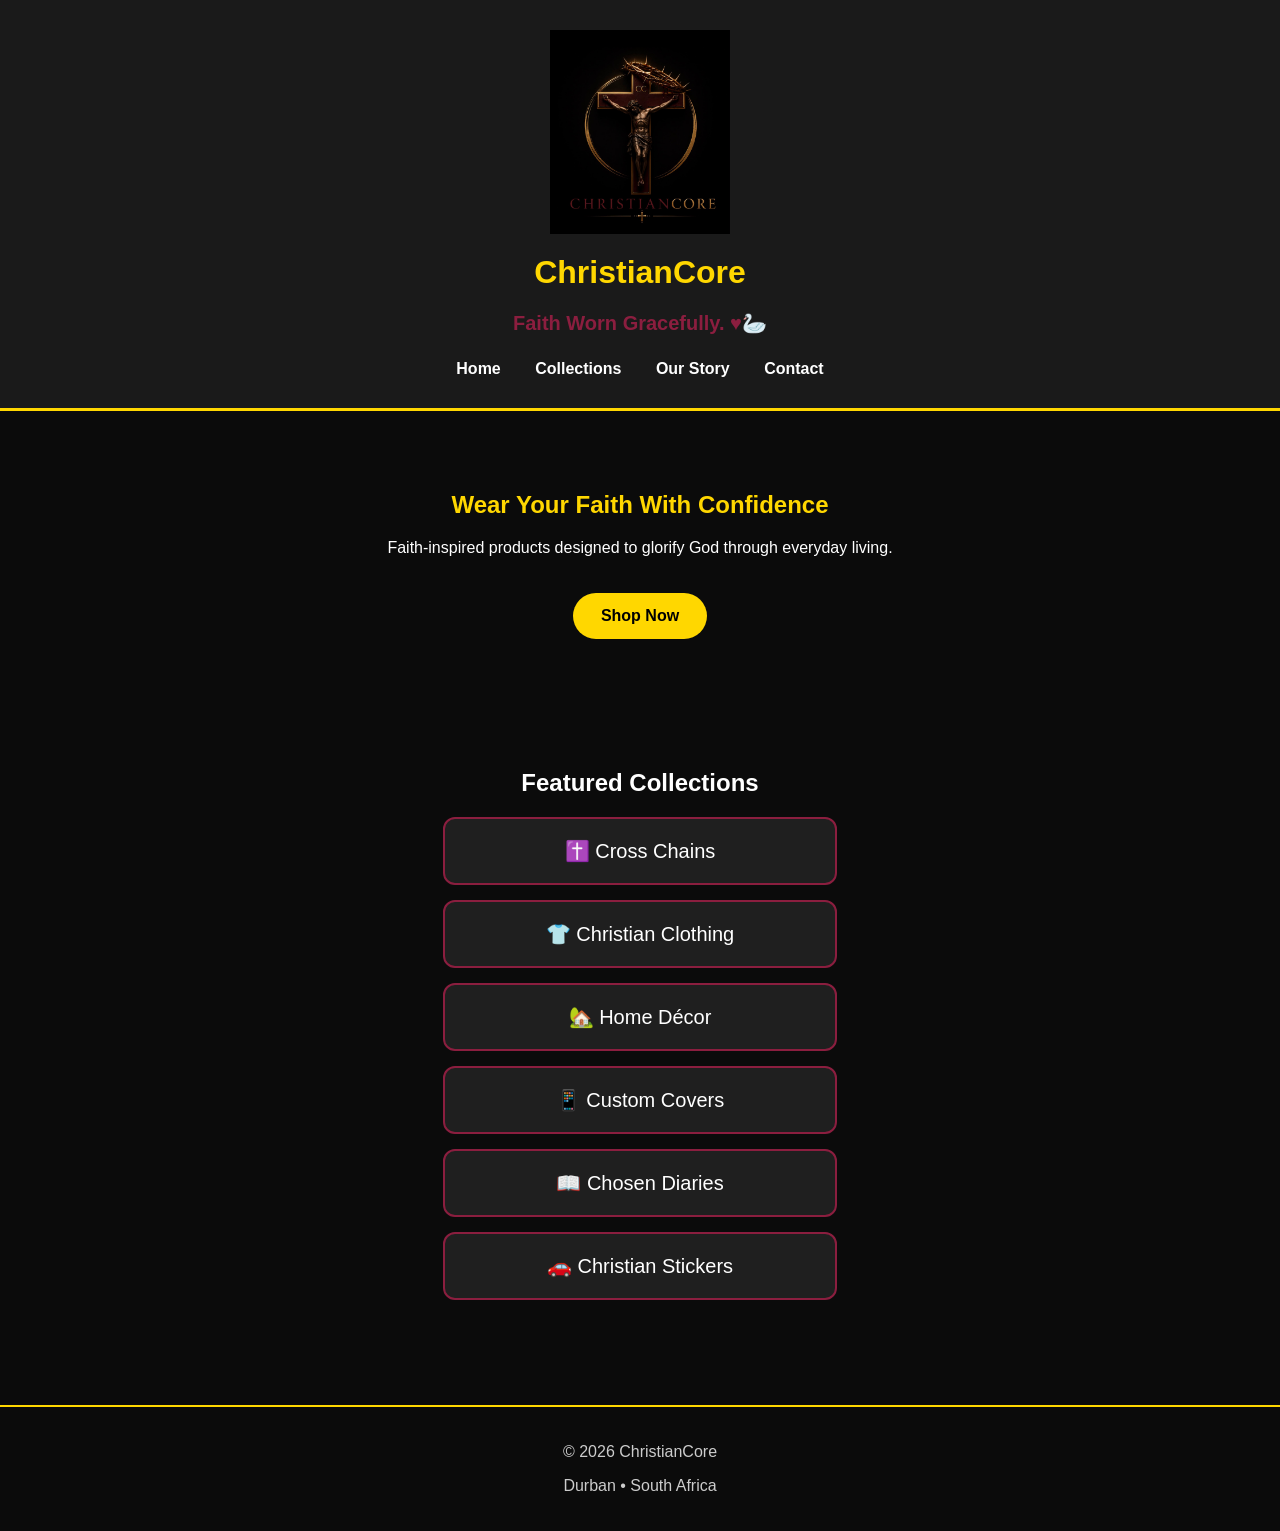
==== index.html @ 7c4a35c7 "Fix Homepage layout" ====
<!DOCTYPE html>
<html lang="en">
<head>
<meta charset="UTF-8">
<meta name="viewport" content="width=device-width, initial-scale=1.0">
<title>ChristianCore</title>
<link rel="stylesheet" href="style.css">
</head>

<body>

<header>
    <img src="IMG-20260715-WA0006.jpg" alt="ChristianCore Logo" class="logo">

    <h1>ChristianCore</h1>

    <p class="tagline">Faith Worn Gracefully. ♥️🦢</p>

    <nav>
        <a href="index.html">Home</a>
        <a href="shop.html">Collections</a>
        <a href="about.html">Our Story</a>
        <a href="contact.html">Contact</a>
    </nav>
</header>

<main>

<section class="hero">
<h2>Wear Your Faith With Confidence</h2>

<p>
Faith-inspired products designed to glorify God through everyday living.
</p>

<a href="shop.html" class="button">Shop Now</a>

</section>

<section class="collections">

<h2>Featured Collections</h2>

<div class="card">✝️ Cross Chains</div>
<div class="card">👕 Christian Clothing</div>
<div class="card">🏡 Home Décor</div>
<div class="card">📱 Custom Covers</div>
<div class="card">📖 Chosen Diaries</div>
<div class="card">🚗 Christian Stickers</div>

</section>

</main>

<footer>

<p>© 2026 ChristianCore</p>

<p>Durban • South Africa</p>

</footer>

</body>
    </html>
---- style.css ----
body{
    margin:0;
    font-family:Arial,sans-serif;
    background:#0b0b0b;
    color:white;
    text-align:center;
}

header{
    padding:30px 20px;
    background:#1a1a1a;
    border-bottom:3px solid gold;
}

.logo{
    width:180px;
    max-width:90%;
    height:auto;
    display:block;
    margin:0 auto 20px;
}

h1{
    color:gold;
    margin:10px 0;
}

.tagline{
    color:#8B1E3F;
    font-size:20px;
    font-weight:bold;
}

nav{
    margin-top:25px;
}

nav a{
    color:white;
    text-decoration:none;
    margin:0 15px;
    font-weight:bold;
}

nav a:hover{
    color:gold;
}

.hero{
    padding:60px 20px;
}

.hero h2{
    color:gold;
}

.button{
    display:inline-block;
    background:gold;
    color:black;
    padding:14px 28px;
    text-decoration:none;
    border-radius:30px;
    font-weight:bold;
    margin-top:20px;
}

.button:hover{
    background:#8B1E3F;
    color:white;
}

.collections{
    padding:50px 20px;
}

.card{
    background:#1f1f1f;
    border:2px solid #8B1E3F;
    border-radius:12px;
    padding:20px;
    margin:15px auto;
    max-width:350px;
    color:white;
    font-size:20px;
}

footer{
    margin-top:40px;
    padding:20px;
    border-top:2px solid gold;
    color:#cccccc;
   }
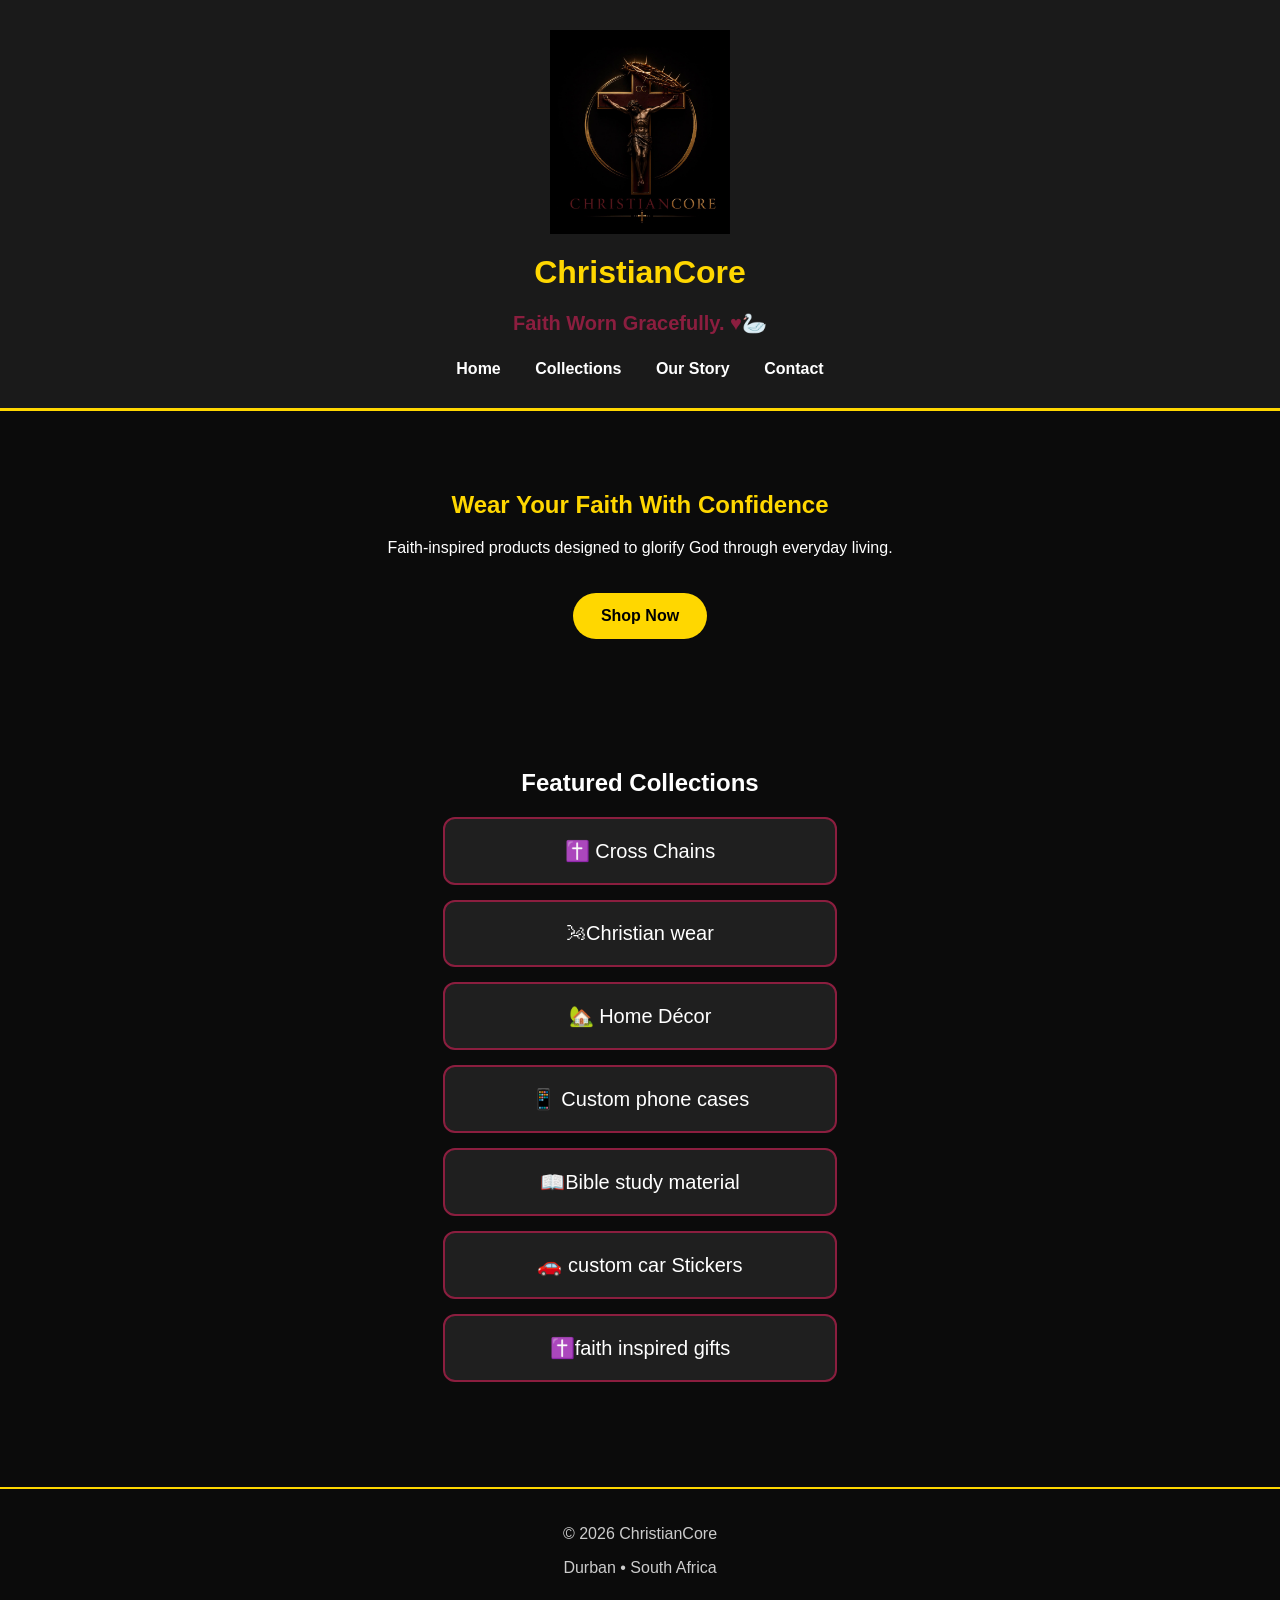
==== commit a67c563a: "Fix homepage layout" ====
--- a/index.html
+++ b/index.html
@@ -42,11 +42,12 @@
 <h2>Featured Collections</h2>
 
 <div class="card">✝️ Cross Chains</div>
-<div class="card">👕 Christian Clothing</div>
+<div class="card">🌬Christian wear</div>
 <div class="card">🏡 Home Décor</div>
-<div class="card">📱 Custom Covers</div>
-<div class="card">📖 Chosen Diaries</div>
-<div class="card">🚗 Christian Stickers</div>
+<div class="card">📱 Custom phone cases</div>
+<div class="card">📖Bible study material</div>
+<div class="card">🚗 custom car Stickers</div>
+    <div class="card">✝️faith inspired gifts</div>
 
 </section>
 
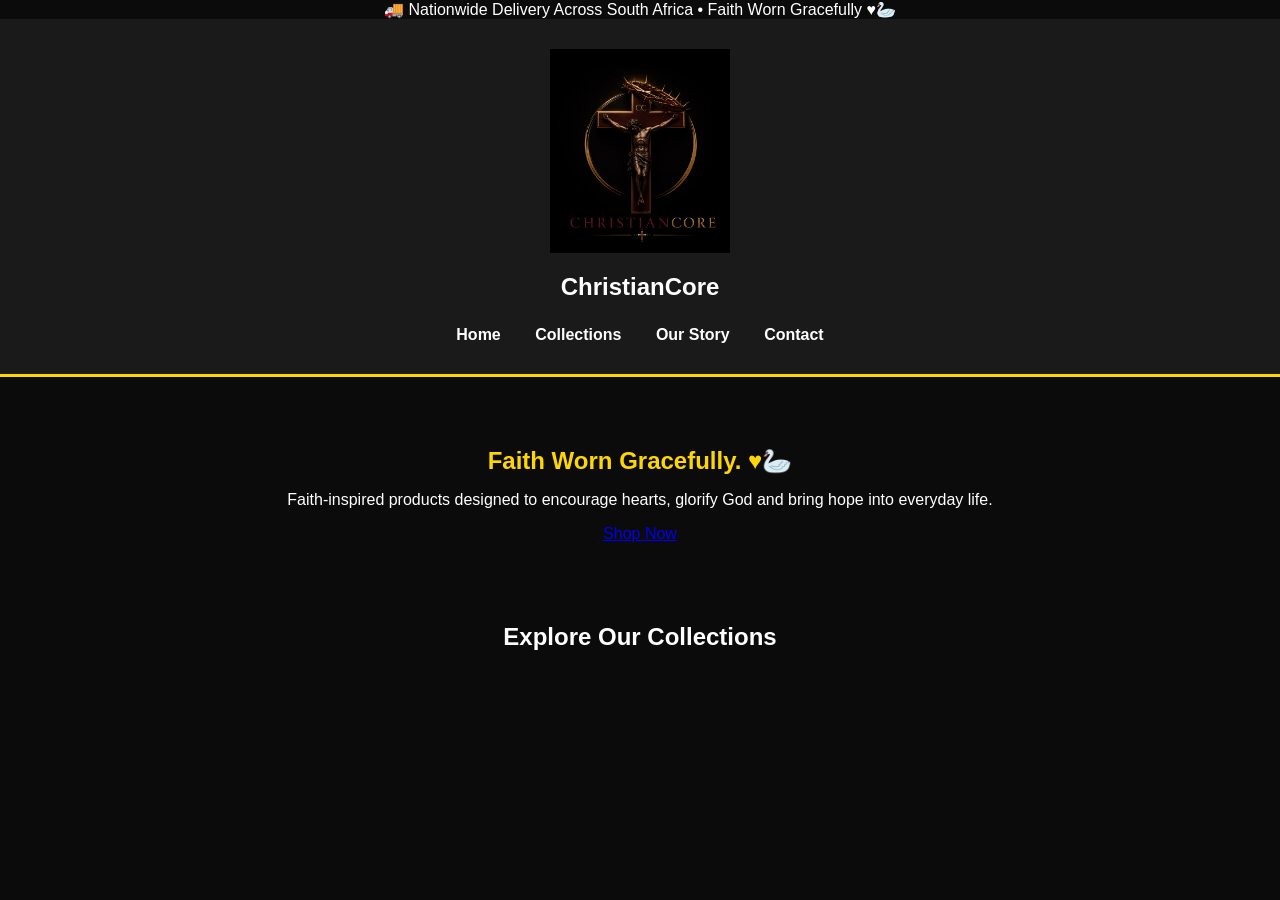
==== commit 65a850c2: "Homepage part 1" ====
--- a/index.html
+++ b/index.html
@@ -1,67 +1,85 @@
 <!DOCTYPE html>
 <html lang="en">
 <head>
-<meta charset="UTF-8">
-<meta name="viewport" content="width=device-width, initial-scale=1.0">
-<title>ChristianCore</title>
-<link rel="stylesheet" href="style.css">
+    <meta charset="UTF-8">
+    <meta name="viewport" content="width=device-width, initial-scale=1.0">
+    <title>ChristianCore | Faith Worn Gracefully</title>
+
+    <link rel="stylesheet" href="style.css">
+
+    <link href="https://fonts.googleapis.com/css2?family=Poppins:wght@300;400;500;600;700&display=swap" rel="stylesheet">
 </head>
 
 <body>
 
+<!-- Announcement Bar -->
+
+<div class="announcement">
+    🚚 Nationwide Delivery Across South Africa • Faith Worn Gracefully ♥️🦢
+</div>
+
+<!-- Navigation -->
+
 <header>
-    <img src="IMG-20260715-WA0006.jpg" alt="ChristianCore Logo" class="logo">
 
-    <h1>ChristianCore</h1>
+<div class="navbar">
 
-    <p class="tagline">Faith Worn Gracefully. ♥️🦢</p>
+<div class="brand">
 
-    <nav>
-        <a href="index.html">Home</a>
-        <a href="shop.html">Collections</a>
-        <a href="about.html">Our Story</a>
-        <a href="contact.html">Contact</a>
-    </nav>
+<img src="IMG-20260715-WA0006.jpg" alt="ChristianCore Logo" class="logo">
+
+<h2>ChristianCore</h2>
+
+</div>
+
+<nav>
+
+<a href="index.html">Home</a>
+
+<a href="shop.html">Collections</a>
+
+<a href="about.html">Our Story</a>
+
+<a href="contact.html">Contact</a>
+
+</nav>
+
+</div>
+
 </header>
 
-<main>
+<!-- Hero Section -->
 
 <section class="hero">
-<h2>Wear Your Faith With Confidence</h2>
+
+<div class="cloud cloud1"></div>
+<div class="cloud cloud2"></div>
+<div class="cloud cloud3"></div>
+
+<div class="hero-content">
+
+<h1>Faith Worn Gracefully. ♥️🦢</h1>
 
 <p>
-Faith-inspired products designed to glorify God through everyday living.
+Faith-inspired products designed to encourage hearts,
+glorify God and bring hope into everyday life.
 </p>
 
-<a href="shop.html" class="button">Shop Now</a>
+<a href="shop.html" class="shop-btn">
+Shop Now
+</a>
+
+</div>
 
 </section>
 
-<section class="collections">
+<!-- Featured Categories -->
 
-<h2>Featured Collections</h2>
+<section class="categories">
 
-<div class="card">✝️ Cross Chains</div>
-<div class="card">🌬Christian wear</div>
-<div class="card">🏡 Home Décor</div>
-<div class="card">📱 Custom phone cases</div>
-<div class="card">📖Bible study material</div>
-<div class="card">🚗 custom car Stickers</div>
-    <div class="card">✝️faith inspired gifts</div>
+<h2>
+Explore Our Collections
+</h2>
 
-</section>
+<div class="grid">
 
-</main>
-
-<footer>
-
-<p>© 2026 ChristianCore</p>
-
-<p>Durban • South Africa</p>
-
-</footer>
-
-</body>
-    </html>
-
-
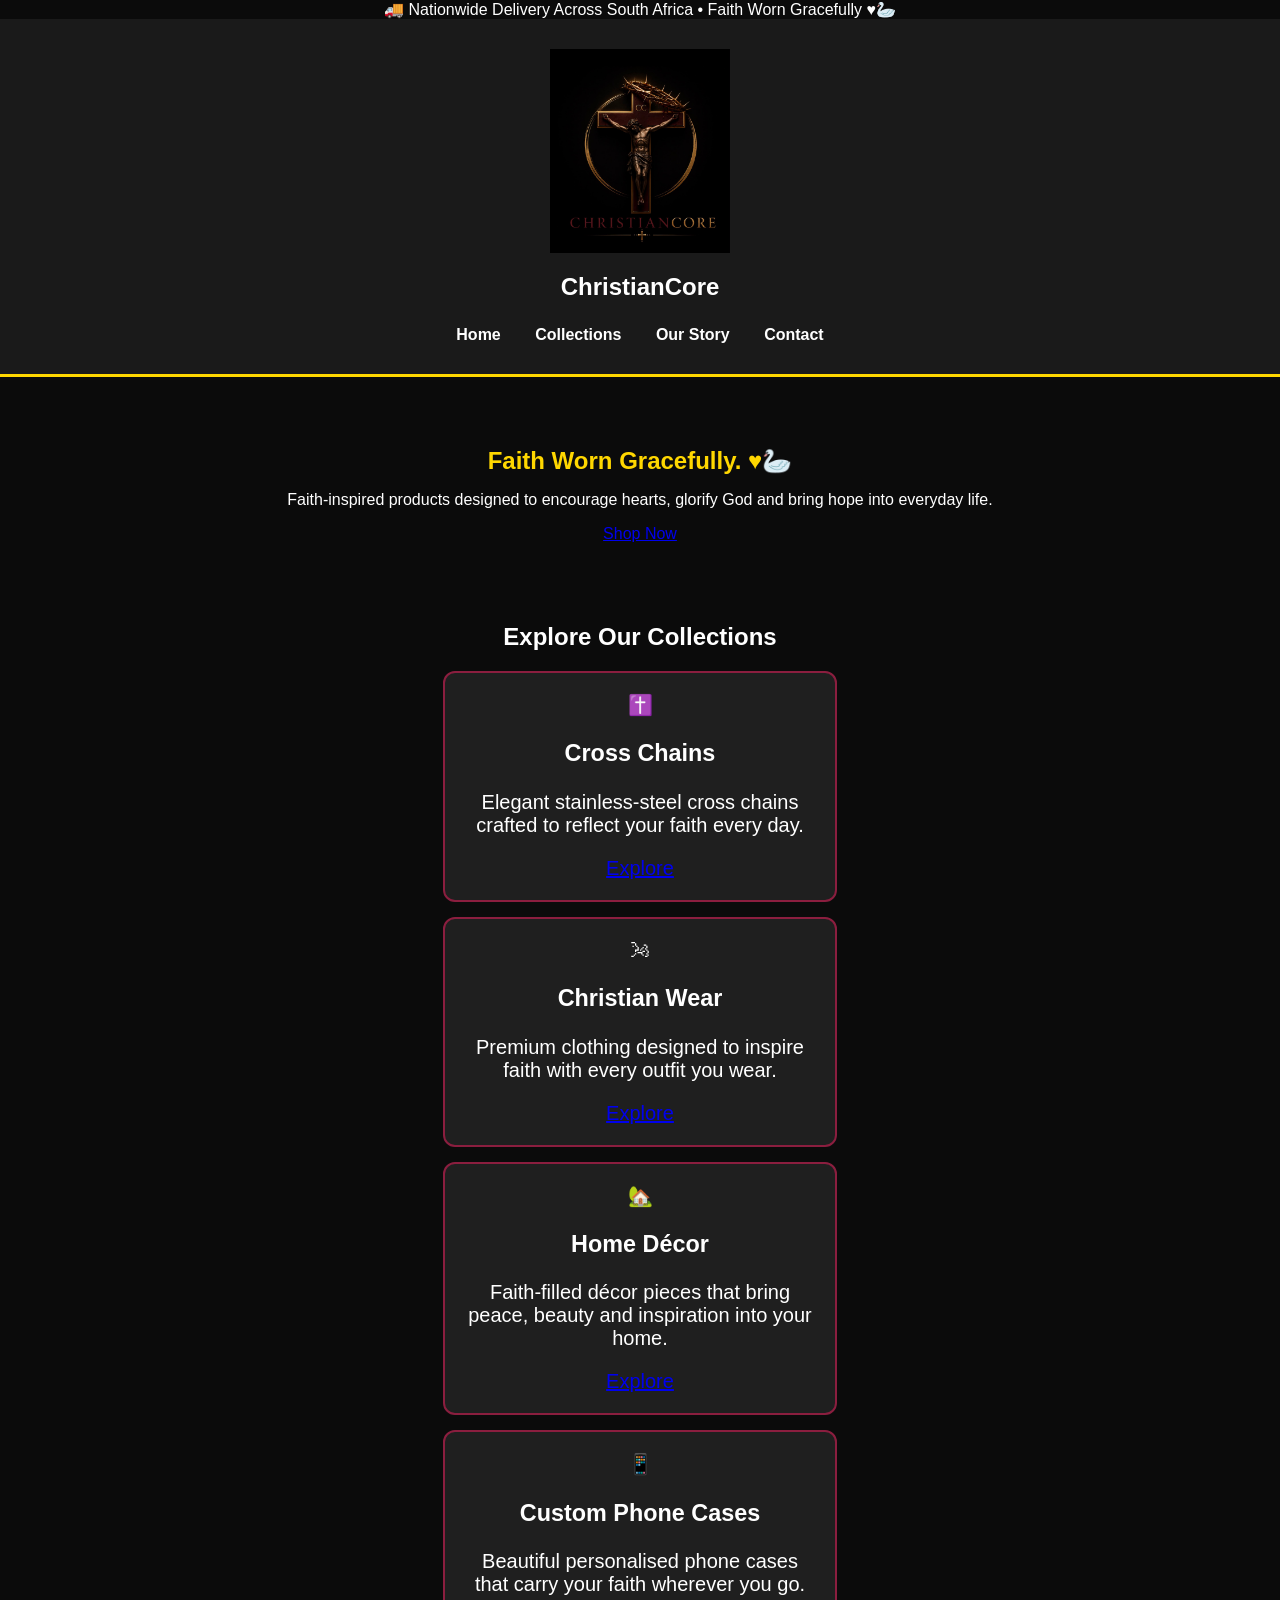
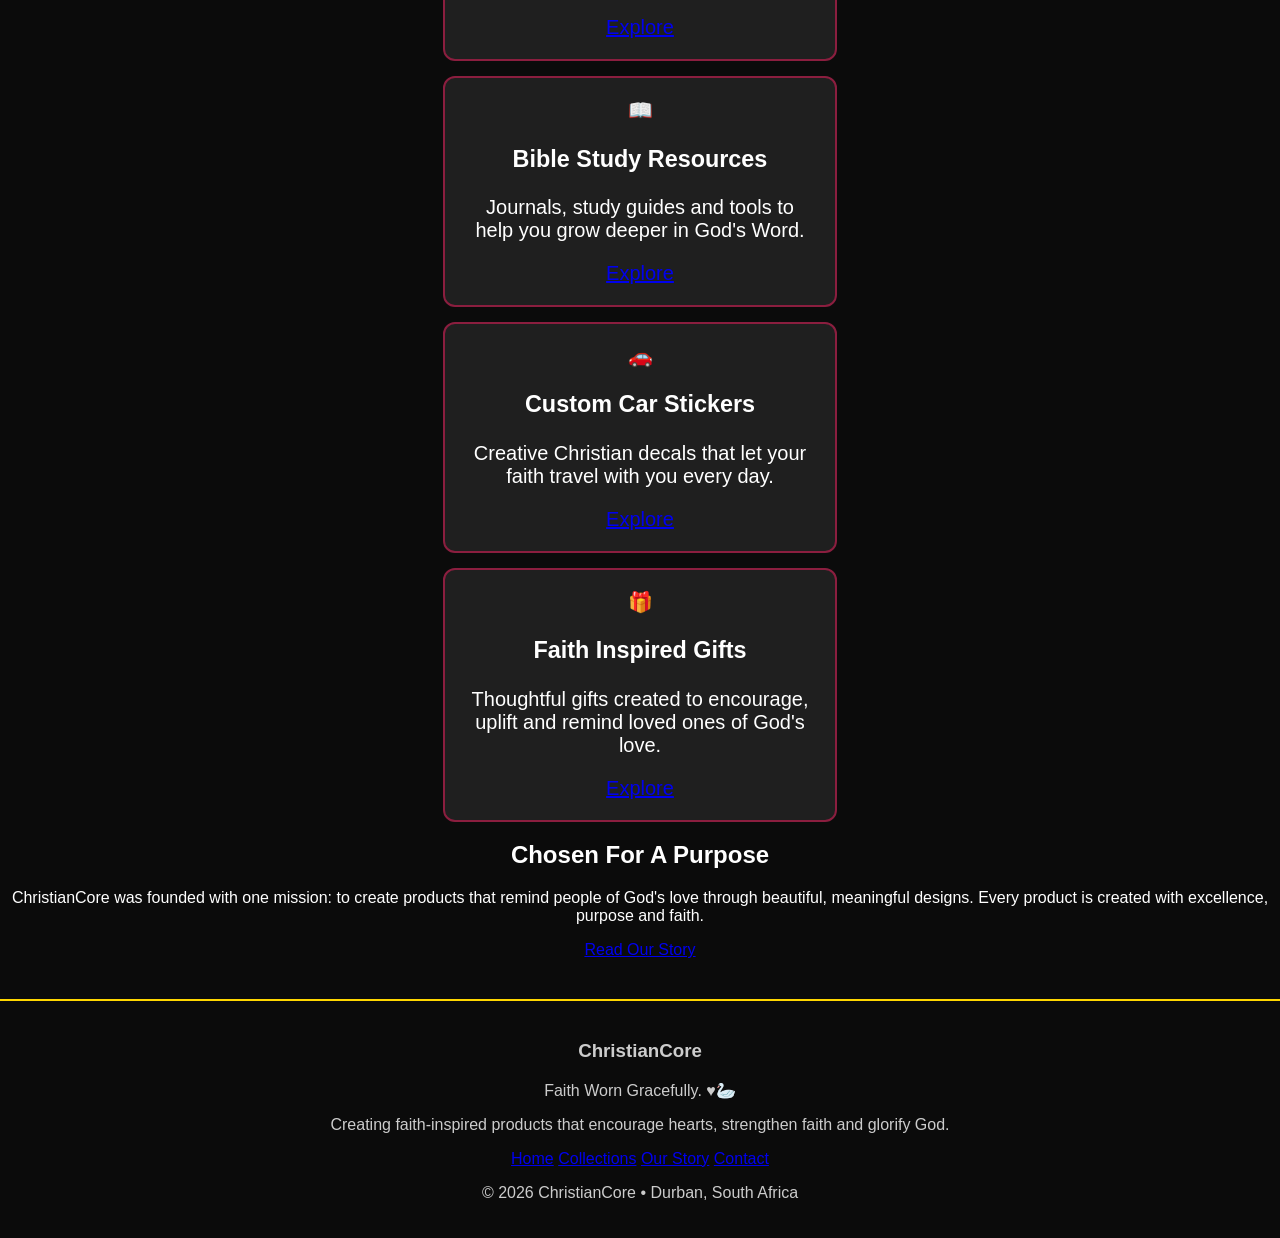
==== commit 85d013f7: "Finish Homepage HTML" ====
--- a/index.html
+++ b/index.html
@@ -82,4 +82,111 @@
 </h2>
 
 <div class="grid">
+    <div class="card">
+    <div class="icon">✝️</div>
+    <h3>Cross Chains</h3>
+    <p>Elegant stainless-steel cross chains crafted to reflect your faith every day.</p>
+    <a href="shop.html" class="card-btn">Explore</a>
+</div>
 
+<div class="card">
+    <div class="icon">🌬</div>
+    <h3>Christian Wear</h3>
+    <p>Premium clothing designed to inspire faith with every outfit you wear.</p>
+    <a href="shop.html" class="card-btn">Explore</a>
+</div>
+
+<div class="card">
+    <div class="icon">🏡</div>
+    <h3>Home Décor</h3>
+    <p>Faith-filled décor pieces that bring peace, beauty and inspiration into your home.</p>
+    <a href="shop.html" class="card-btn">Explore</a>
+</div>
+
+<div class="card">
+    <div class="icon">📱</div>
+    <h3>Custom Phone Cases</h3>
+    <p>Beautiful personalised phone cases that carry your faith wherever you go.</p>
+    <a href="shop.html" class="card-btn">Explore</a>
+</div>
+
+<div class="card">
+    <div class="icon">📖</div>
+    <h3>Bible Study Resources</h3>
+    <p>Journals, study guides and tools to help you grow deeper in God's Word.</p>
+    <a href="shop.html" class="card-btn">Explore</a>
+</div>
+
+<div class="card">
+    <div class="icon">🚗</div>
+    <h3>Custom Car Stickers</h3>
+    <p>Creative Christian decals that let your faith travel with you every day.</p>
+    <a href="shop.html" class="card-btn">Explore</a>
+</div>
+
+<div class="card">
+    <div class="icon">🎁</div>
+    <h3>Faith Inspired Gifts</h3>
+    <p>Thoughtful gifts created to encourage, uplift and remind loved ones of God's love.</p>
+    <a href="shop.html" class="card-btn">Explore</a>
+</div>
+
+</div>
+
+</section>
+
+<section class="about-preview">
+
+<h2>Chosen For A Purpose</h2>
+
+<p>
+ChristianCore was founded with one mission: to create products that remind people of God's love through beautiful, meaningful designs. Every product is created with excellence, purpose and faith.
+</p>
+
+<a href="about.html" class="shop-btn">
+Read Our Story
+</a>
+
+    </section>
+    <!-- Footer -->
+
+<footer>
+
+<div class="footer-content">
+
+<h3>ChristianCore</h3>
+
+<p>Faith Worn Gracefully. ♥️🦢</p>
+
+<p>
+Creating faith-inspired products that encourage hearts,
+strengthen faith and glorify God.
+</p>
+
+<div class="footer-links">
+
+<a href="index.html">Home</a>
+
+<a href="shop.html">Collections</a>
+
+<a href="about.html">Our Story</a>
+
+<a href="contact.html">Contact</a>
+
+</div>
+
+<p class="copyright">
+
+© 2026 ChristianCore • Durban, South Africa
+
+</p>
+
+</div>
+
+</footer>
+
+</body>
+
+    </html>
+    
+
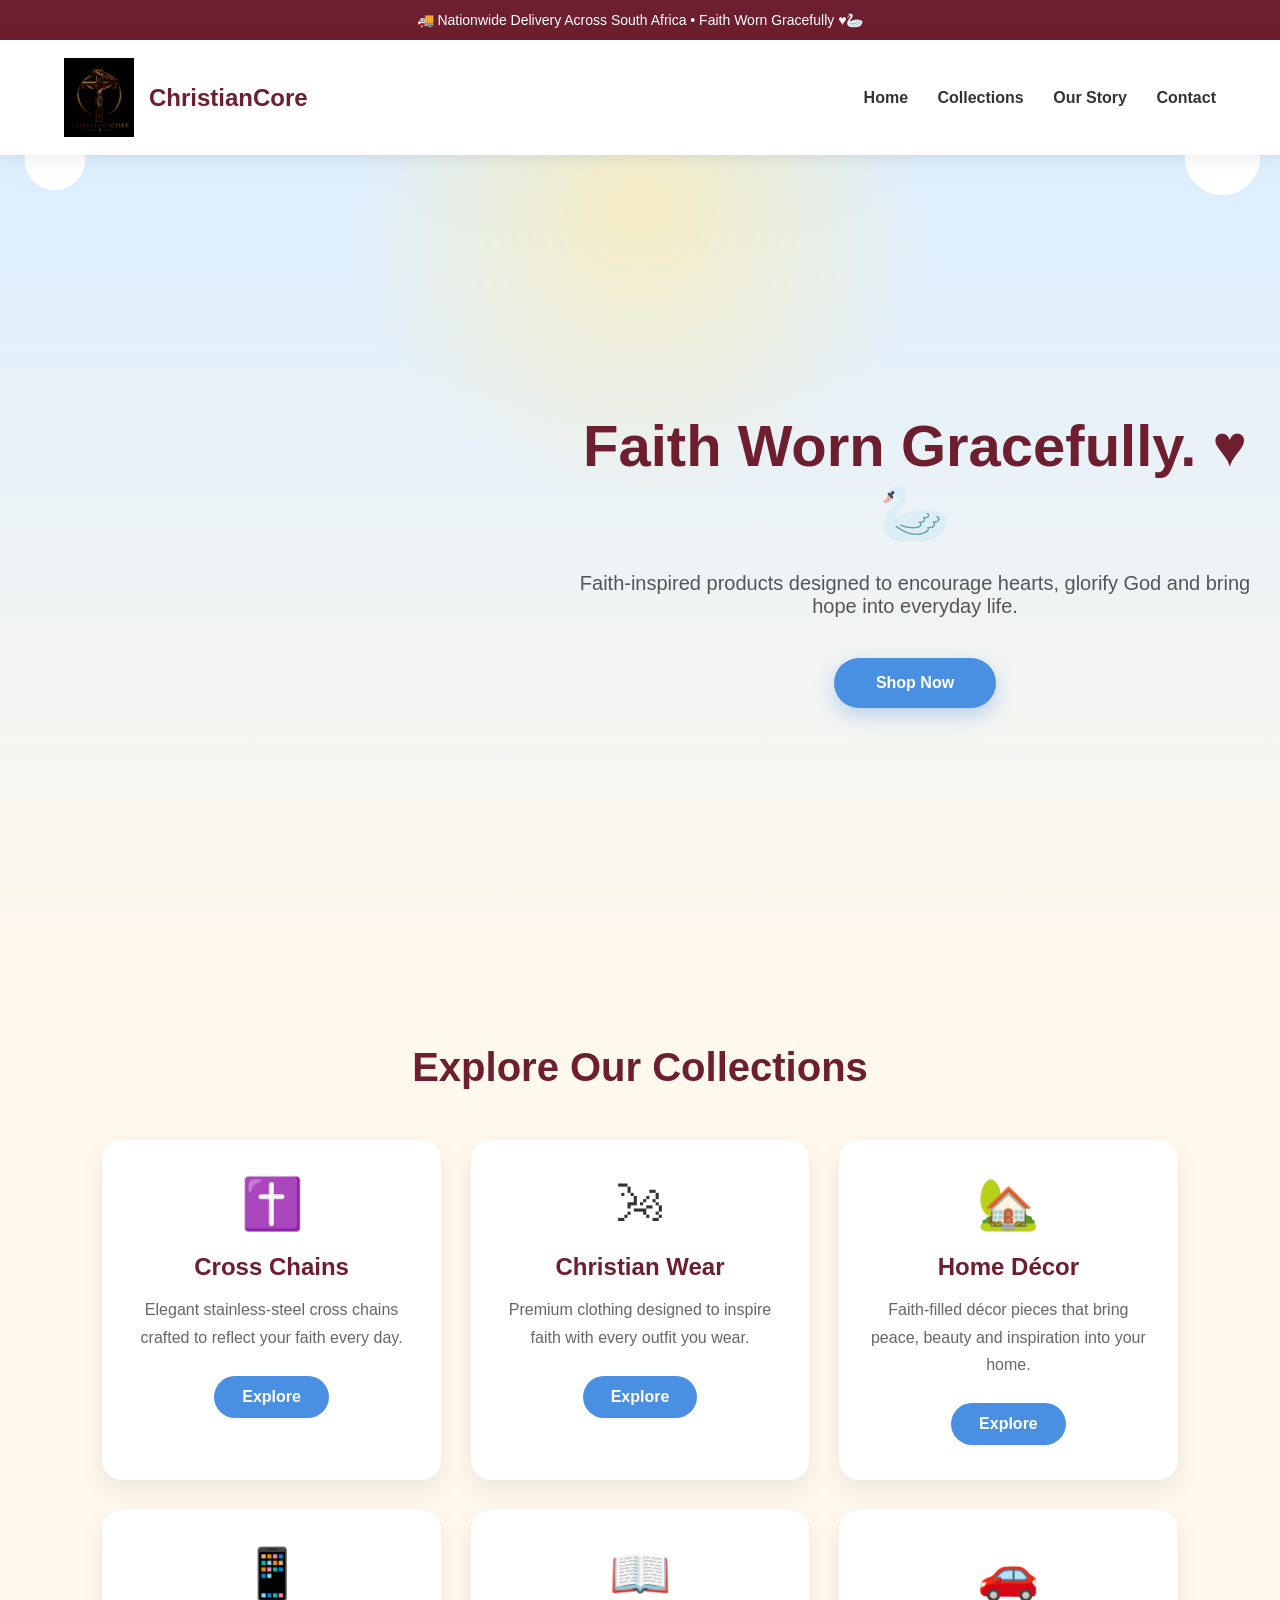
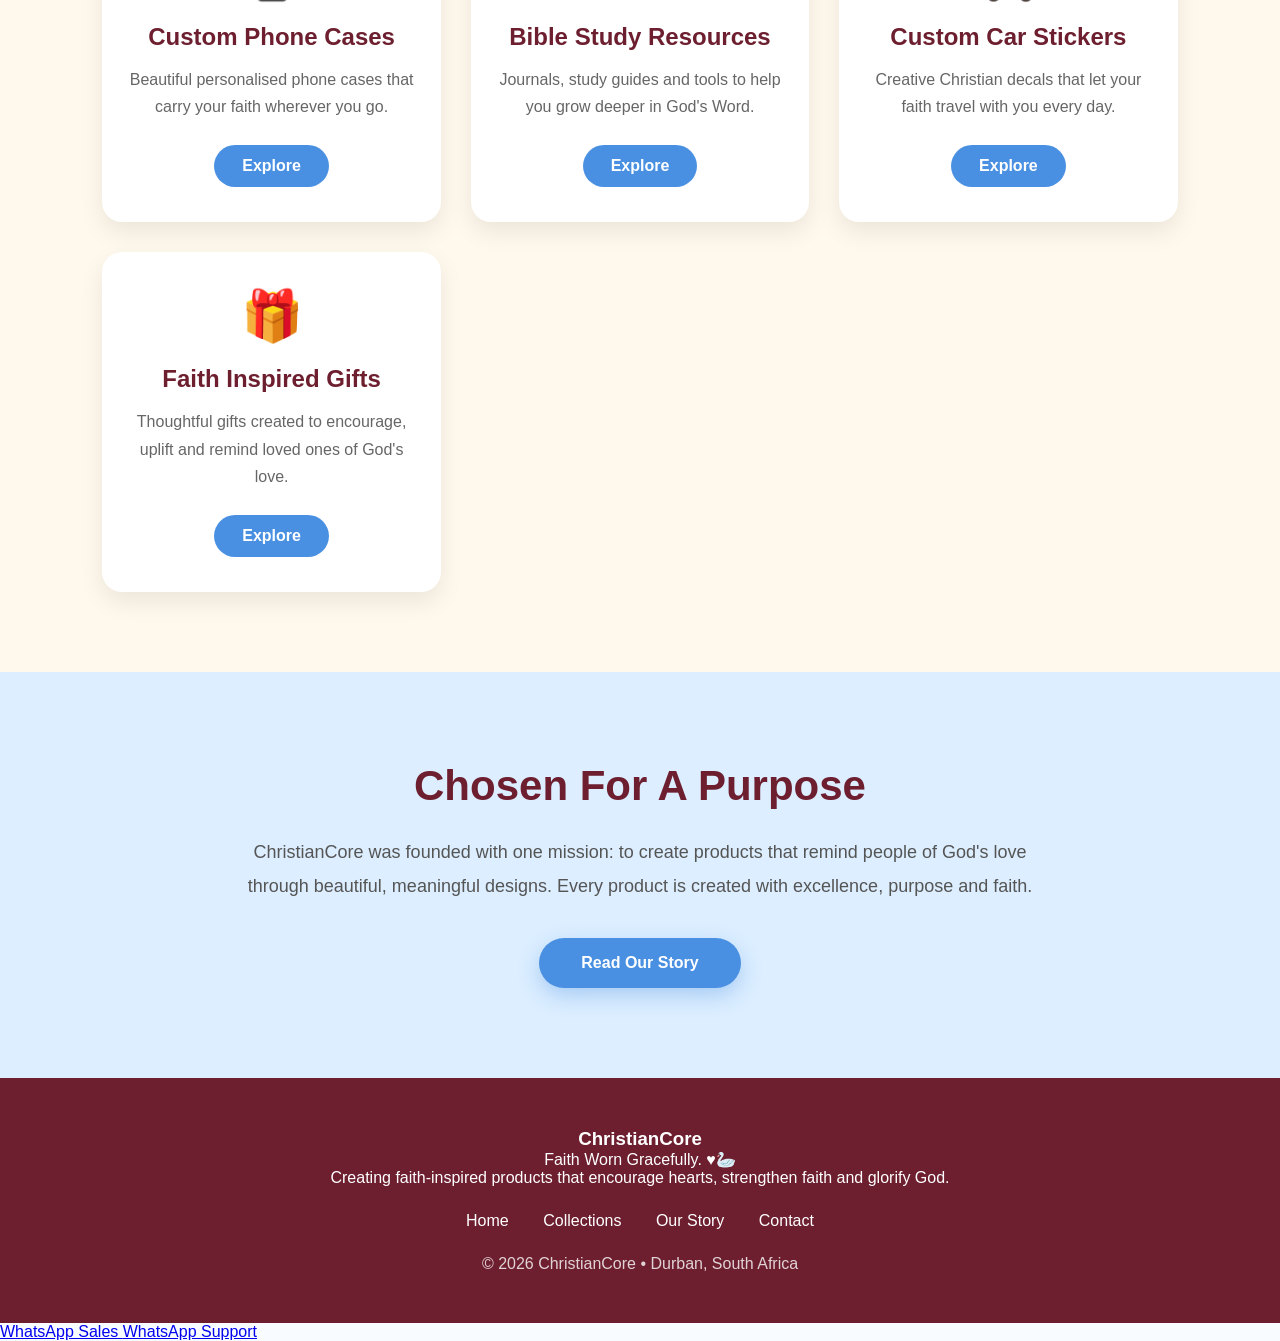
==== commit 172f1a37: "Add WhatsApp links for sales and support" ====
--- a/index.html
+++ b/index.html
@@ -184,6 +184,13 @@
 </div>
 
 </footer>
+    <a href="https://wa.me/27618497937" class="whatsapp whatsapp1">
+    WhatsApp Sales
+</a>
+
+<a href="https://wa.me/27622164592" class="whatsapp whatsapp2">
+    WhatsApp Support
+</a>
 
 </body>
 
--- a/style.css
+++ b/style.css
@@ -1,93 +1,360 @@
+/* ==============================
+   CHRISTIANCORE GENESIS V3
+============================== */
+
+*{
+    margin:0;
+    padding:0;
+    box-sizing:border-box;
+}
+
+html{
+    scroll-behavior:smooth;
+}
+
 body{
-    margin:0;
-    font-family:Arial,sans-serif;
-    background:#0b0b0b;
+    font-family:'Poppins',sans-serif;
+    background:#F8FBFF;
+    color:#333;
+}
+
+/* Announcement */
+
+.announcement{
+    background:#6D1F2F;
     color:white;
     text-align:center;
-}
+    padding:12px;
+    font-size:14px;
+    font-weight:500;
+}
+
+/* Navigation */
 
 header{
-    padding:30px 20px;
-    background:#1a1a1a;
-    border-bottom:3px solid gold;
+position:sticky;
+top:0;
+z-index:999;
+
+background:rgba(255,255,255,.88);
+
+backdrop-filter:blur(14px);
+
+box-shadow:0 3px 18px rgba(0,0,0,.08);
+}
+
+.navbar{
+    width:90%;
+    max-width:1300px;
+    margin:auto;
+
+    display:flex;
+    justify-content:space-between;
+    align-items:center;
+
+    padding:18px 0;
+}
+
+.brand{
+    display:flex;
+    align-items:center;
+    gap:15px;
 }
 
 .logo{
-    width:180px;
-    max-width:90%;
+    width:70px;
     height:auto;
-    display:block;
-    margin:0 auto 20px;
-}
-
-h1{
-    color:gold;
-    margin:10px 0;
-}
-
-.tagline{
-    color:#8B1E3F;
+}
+
+.brand h2{
+    color:#6D1F2F;
+}
+
+nav a{
+    text-decoration:none;
+    color:#333;
+    margin-left:25px;
+    font-weight:600;
+    transition:.3s;
+}
+
+nav a:hover{
+    color:#D4AF37;
+}
+
+.hero{
+    position:relative;
+    overflow:hidden;
+    min-height:90vh;
+
+    display:flex;
+    justify-content:center;
+    align-items:center;
+    text-align:center;
+
+    background:linear-gradient(#DCEEFF,#FFF8EC);
+}
+
+
+
+.hero-content{
+
+    max-width:700px;
+
+    z-index:5;
+
+}
+
+.hero h1{
+
+    font-size:58px;
+
+    color:#6D1F2F;
+
+    margin-bottom:25px;
+
+}
+
+.hero p{
+
     font-size:20px;
-    font-weight:bold;
-}
-
-nav{
-    margin-top:25px;
-}
-
-nav a{
+
+    color:#555;
+
+    margin-bottom:40px;
+
+}
+
+.shop-btn{
+
+display:inline-block;
+
+padding:16px 42px;
+
+background:#4A90E2;
+
+color:white;
+
+border-radius:40px;
+
+text-decoration:none;
+
+font-weight:600;
+
+transition:.35s;
+
+box-shadow:0 8px 20px rgba(74,144,226,.35);
+
+}
+
+.shop-btn:hover{
+
+background:#D4AF37;
+
+transform:translateY(-5px);
+
+box-shadow:0 15px 35px rgba(212,175,55,.35);
+
+}
+
+    }
+..cloud{
+position:absolute;
+background:white;
+border-radius:100px;
+opacity:.8;
+animation:floatCloud 35s linear infinite;
+}
+
+.cloud::before,
+.cloud::after{
+content:"";
+position:absolute;
+background:white;
+border-radius:50%;
+}
+
+.cloud::before{
+width:60px;
+height:60px;
+top:-25px;
+left:25px;
+}
+
+.cloud::after{
+width:75px;
+height:75px;
+top:-35px;
+right:20px;
+}
+
+.cloud1{
+width:170px;
+height:55px;
+top:120px;
+left:-200px;
+animation-delay:0s;
+}
+
+.cloud2{
+width:220px;
+height:70px;
+top:230px;
+left:-350px;
+animation-delay:10s;
+}
+
+.cloud3{
+width:160px;
+height:50px;
+top:330px;
+left:-500px;
+animation-delay:18s;
+}
+
+@keyframes floatCloud{
+
+0%{
+transform:translateX(0);
+}
+
+100%{
+transform:translateX(1800px);
+}
+
+   }
+/* ==============================
+   CATEGORY SECTION
+============================== */
+
+.categories{
+    padding:80px 8%;
+    background:#FFF8EC;
+}
+
+.categories h2{
+    text-align:center;
+    font-size:40px;
+    color:#6D1F2F;
+    margin-bottom:50px;
+}
+
+.grid{
+    display:grid;
+    grid-template-columns:repeat(auto-fit,minmax(260px,1fr));
+    gap:30px;
+}
+
+.card{
+    background:#FFFFFF;
+    border-radius:20px;
+    padding:35px 25px;
+    text-align:center;
+    box-shadow:0 10px 25px rgba(0,0,0,.08);
+    transition:all .35s ease;
+}
+
+.card:hover{
+    transform:translateY(-10px);
+    box-shadow:0 20px 40px rgba(0,0,0,.15);
+}
+
+.icon{
+    font-size:50px;
+    margin-bottom:20px;
+}
+
+.card h3{
+    color:#6D1F2F;
+    margin-bottom:15px;
+    font-size:24px;
+}
+
+.card p{
+    color:#666;
+    line-height:1.7;
+    margin-bottom:25px;
+}
+
+.card-btn{
+    display:inline-block;
+    background:#4A90E2;
+    color:white;
+    padding:12px 28px;
+    border-radius:40px;
+    text-decoration:none;
+    font-weight:600;
+    transition:.3s;
+}
+
+.card-btn:hover{
+    background:#D4AF37;
+}
+
+/* ==============================
+   ABOUT PREVIEW
+============================== */
+
+.about-preview{
+    background:#DCEEFF;
+    padding:90px 8%;
+    text-align:center;
+}
+
+.about-preview h2{
+    color:#6D1F2F;
+    font-size:42px;
+    margin-bottom:25px;
+}
+
+.about-preview p{
+    max-width:800px;
+    margin:auto;
+    color:#555;
+    line-height:1.9;
+    font-size:18px;
+    margin-bottom:35px;
+}
+
+/* ==============================
+   FOOTER
+============================== */
+
+footer{
+    background:#6D1F2F;
+    color:white;
+    text-align:center;
+    padding:50px 20px;
+}
+
+.footer-links{
+    margin:25px 0;
+}
+
+.footer-links a{
     color:white;
     text-decoration:none;
     margin:0 15px;
-    font-weight:bold;
-}
-
-nav a:hover{
-    color:gold;
-}
-
-.hero{
-    padding:60px 20px;
-}
-
-.hero h2{
-    color:gold;
-}
-
-.button{
-    display:inline-block;
-    background:gold;
-    color:black;
-    padding:14px 28px;
-    text-decoration:none;
-    border-radius:30px;
-    font-weight:bold;
+}
+
+.footer-links a:hover{
+    color:#D4AF37;
+}
+
+.copyright{
+    opacity:.8;
     margin-top:20px;
-}
-
-.button:hover{
-    background:#8B1E3F;
-    color:white;
-}
-
-.collections{
-    padding:50px 20px;
-}
-
-.card{
-    background:#1f1f1f;
-    border:2px solid #8B1E3F;
-    border-radius:12px;
-    padding:20px;
-    margin:15px auto;
-    max-width:350px;
-    color:white;
-    font-size:20px;
-}
-
-footer{
-    margin-top:40px;
-    padding:20px;
-    border-top:2px solid gold;
-    color:#cccccc;
    }
+.hero::before{
+content:"";
+position:absolute;
+width:600px;
+height:600px;
+background:radial-gradient(circle,
+rgba(255,236,170,.7) 0%,
+rgba(255,255,255,0) 70%);
+top:-250px;
+left:50%;
+transform:translateX(-50%);
+z-index:0;
+   }
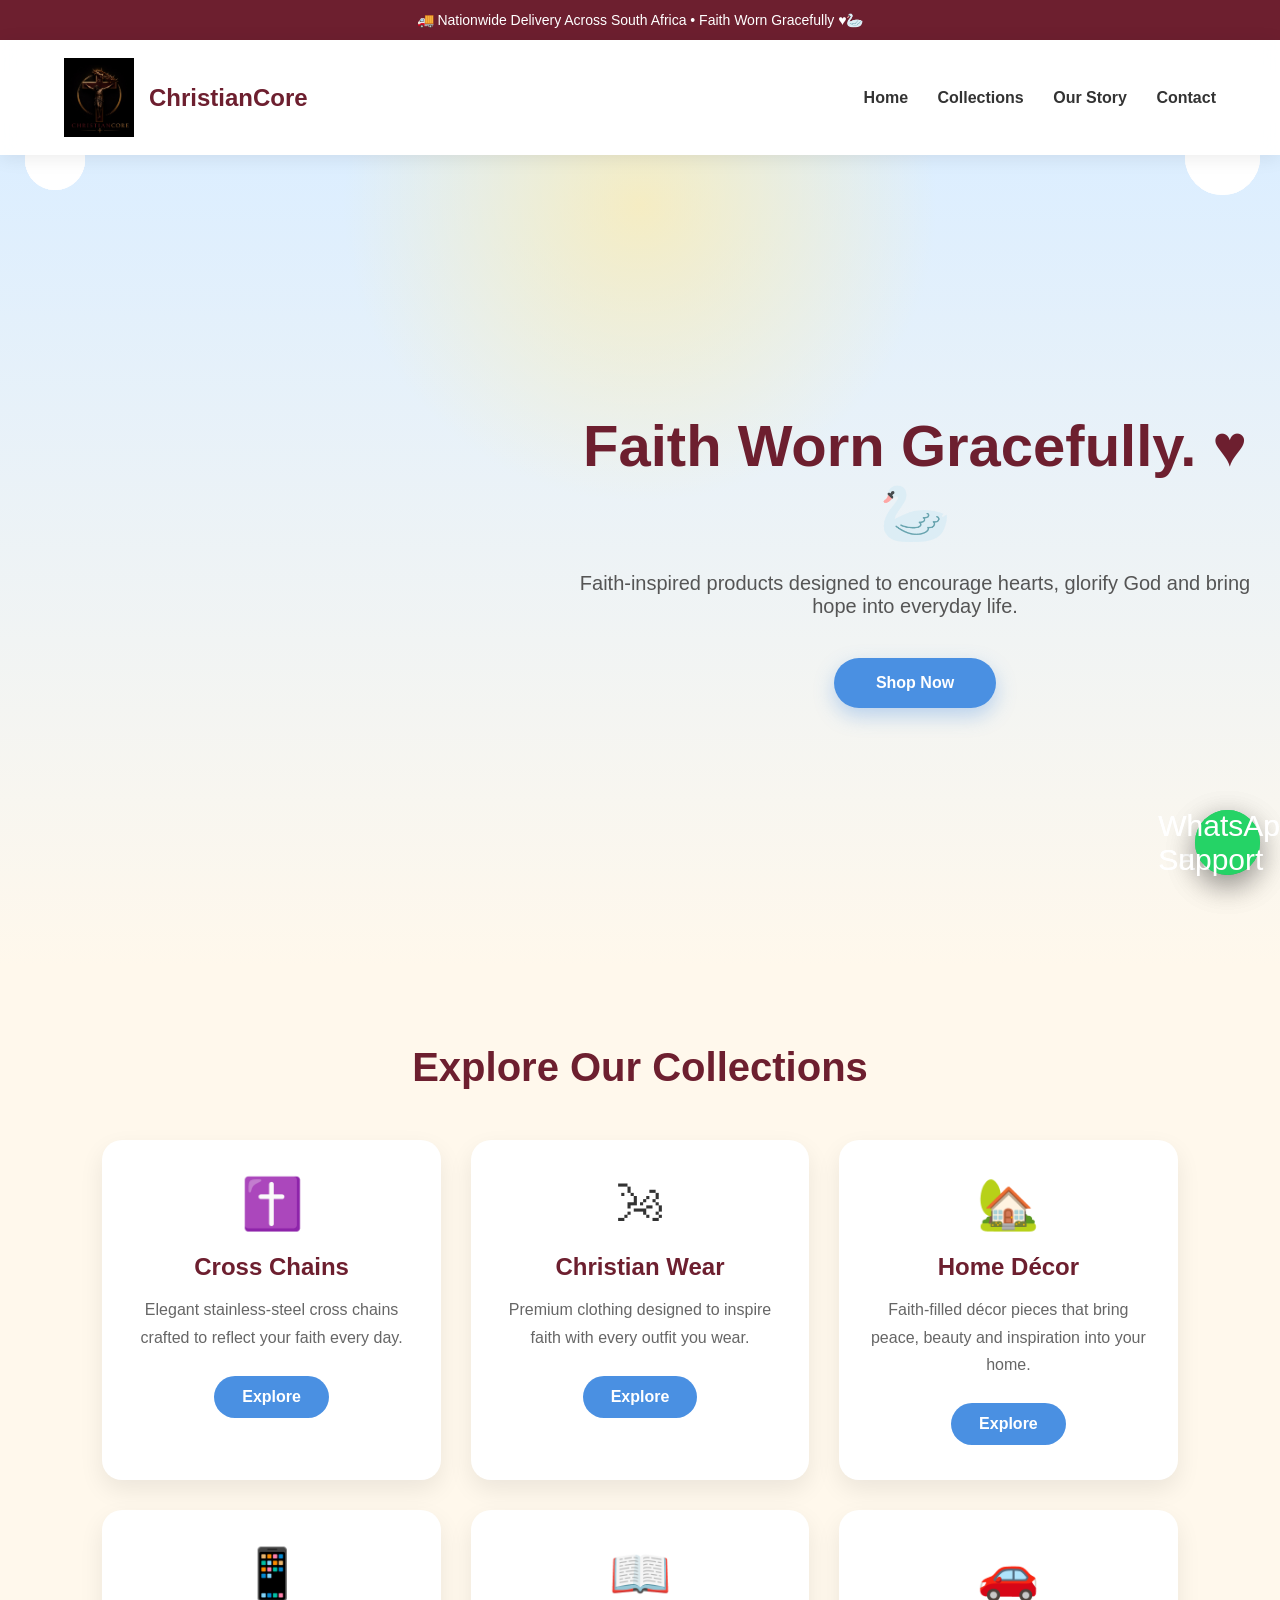
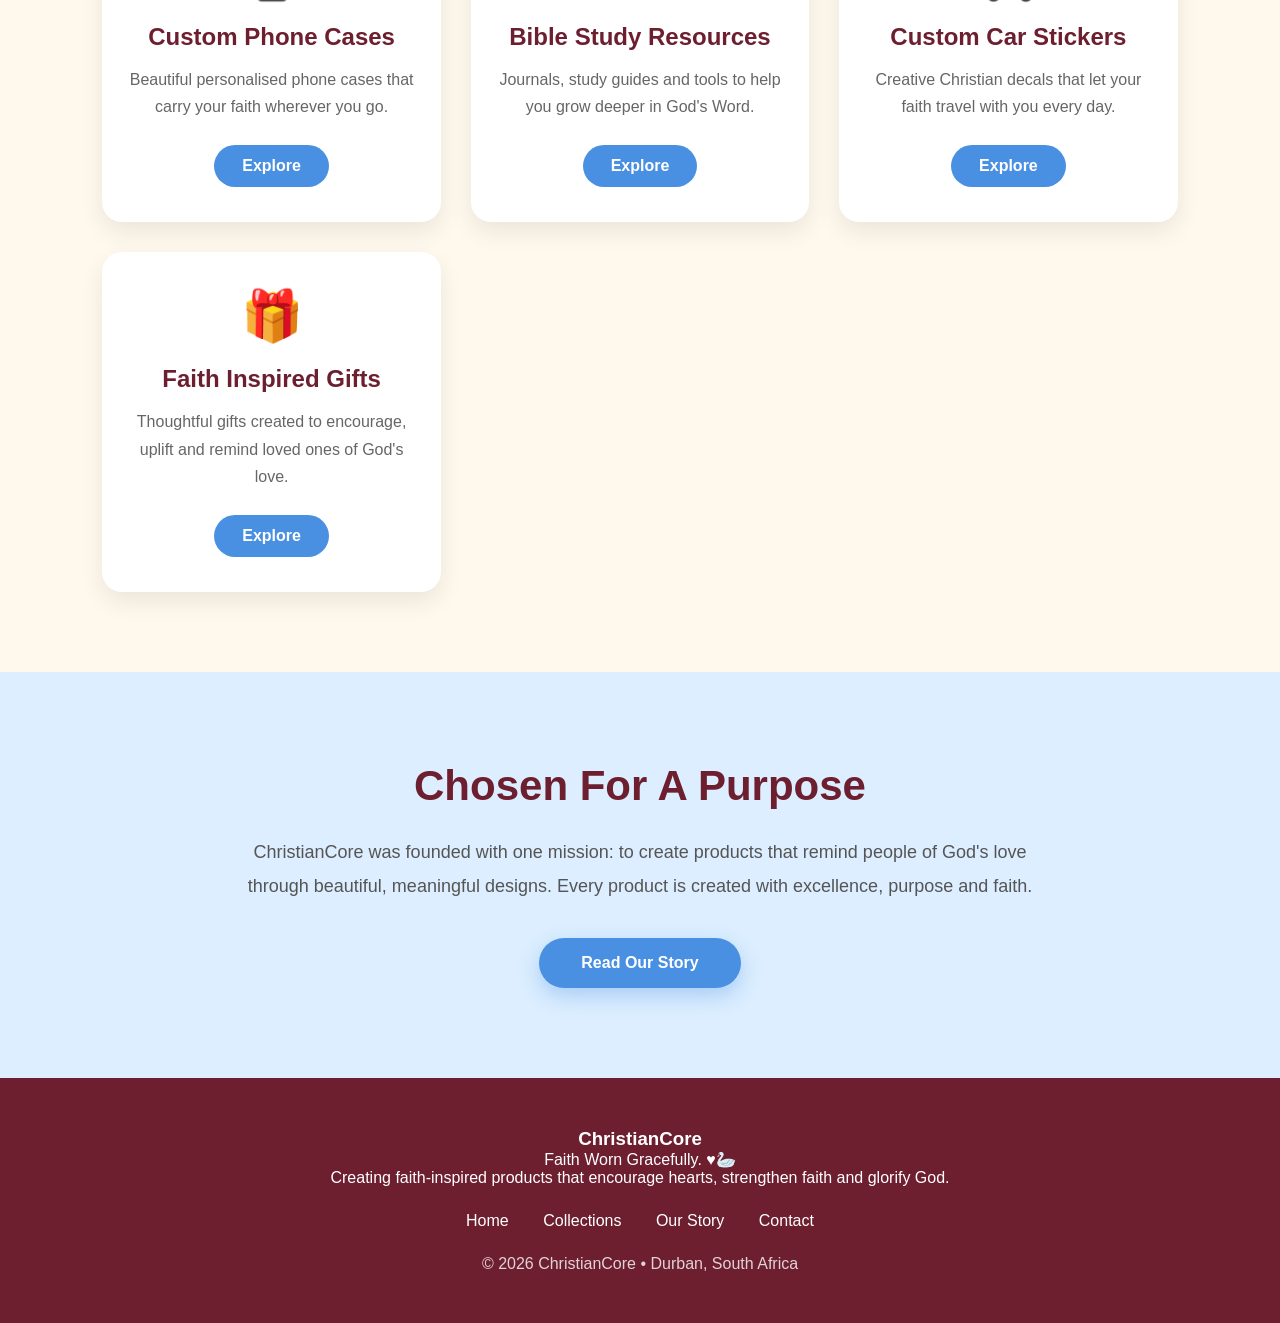
==== commit e60bd32f: "Update WhatsApp contact links in index.html" ====
--- a/index.html
+++ b/index.html
@@ -184,11 +184,11 @@
 </div>
 
 </footer>
-    <a href="https://wa.me/27618497937" class="whatsapp whatsapp1">
+    <a href="https://wa.me/27662164592" class="whatsapp whatsapp1">
     WhatsApp Sales
 </a>
 
-<a href="https://wa.me/27622164592" class="whatsapp whatsapp2">
+<a href="https://wa.me/27748238307" class="whatsapp whatsapp2">
     WhatsApp Support
 </a>
 
--- a/style.css
+++ b/style.css
@@ -358,3 +358,25 @@
 transform:translateX(-50%);
 z-index:0;
    }
+.whatsapp{
+    position:fixed;
+    bottom:25px;
+    right:20px;
+    width:65px;
+    height:65px;
+    background:#25D366;
+    border-radius:50%;
+    display:flex;
+    justify-content:center;
+    align-items:center;
+    font-size:30px;
+    text-decoration:none;
+    color:white;
+    box-shadow:0 10px 30px rgba(0,0,0,.25);
+    transition:.3s;
+    z-index:9999;
+}
+
+.whatsapp:hover{
+    transform:scale(1.1);
+   }
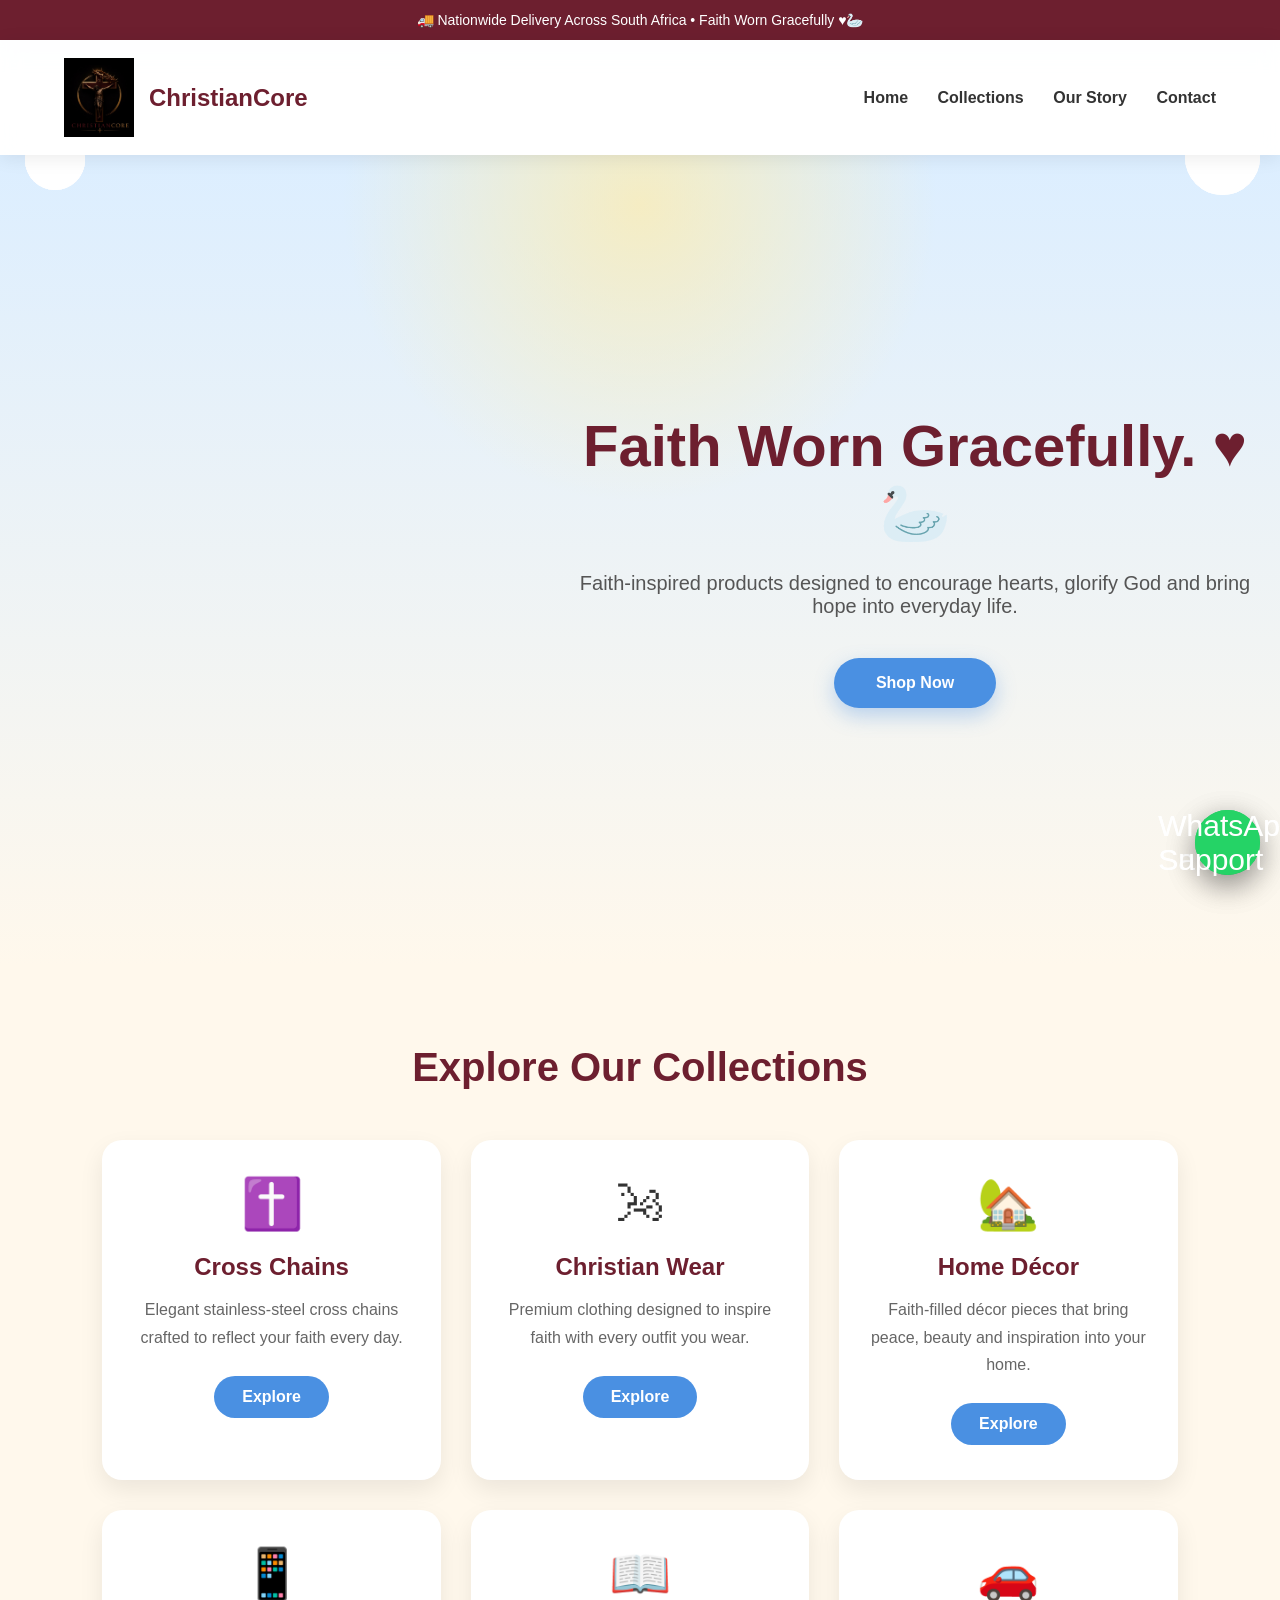
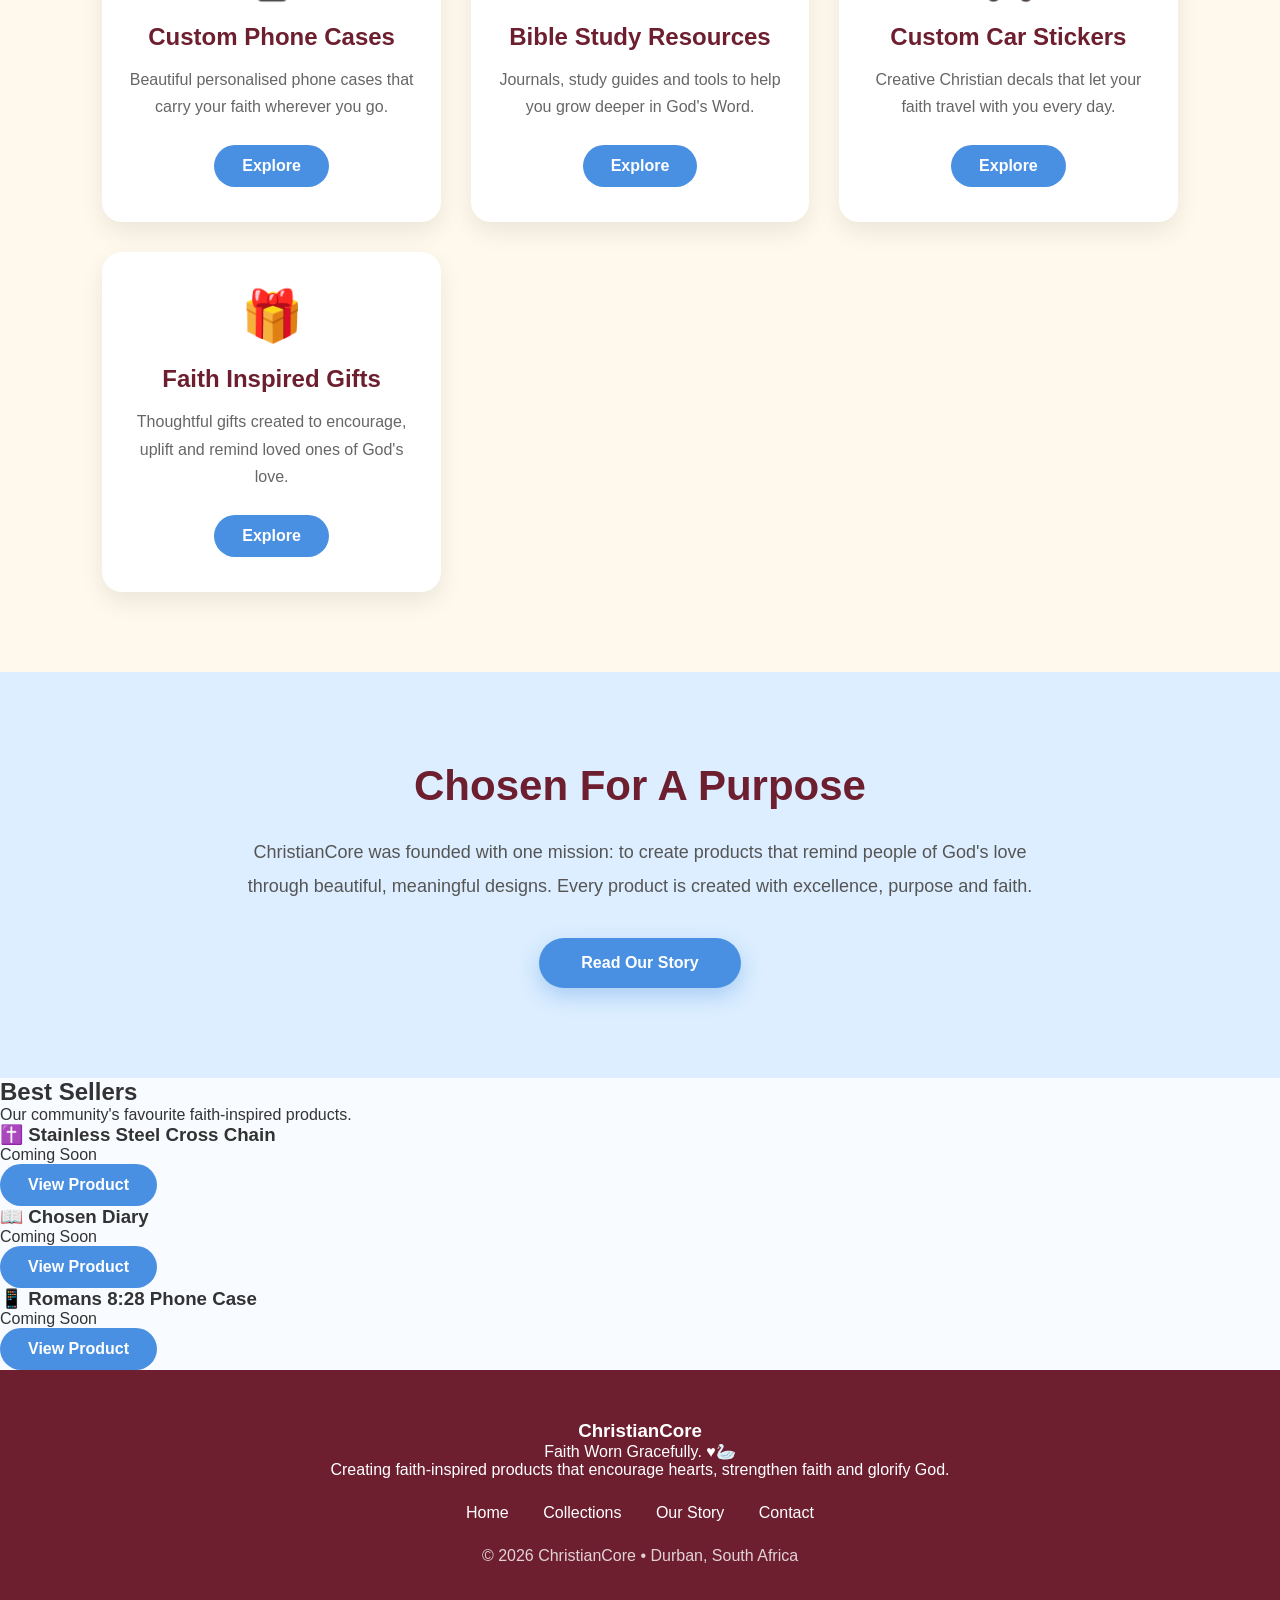
==== commit 21aab1c8: "Add featured products section to index.html Added a featured products section with best sellers." ====
--- a/index.html
+++ b/index.html
@@ -149,7 +149,37 @@
 
     </section>
     <!-- Footer -->
-
+<section class="featured-products">
+
+<h2>Best Sellers</h2>
+
+<p class="featured-text">
+Our community's favourite faith-inspired products.
+</p>
+
+<div class="product-grid">
+
+<div class="product-card">
+<h3>✝️ Stainless Steel Cross Chain</h3>
+<p class="price">Coming Soon</p>
+<a href="shop.html" class="card-btn">View Product</a>
+</div>
+
+<div class="product-card">
+<h3>📖 Chosen Diary</h3>
+<p class="price">Coming Soon</p>
+<a href="shop.html" class="card-btn">View Product</a>
+</div>
+
+<div class="product-card">
+<h3>📱 Romans 8:28 Phone Case</h3>
+<p class="price">Coming Soon</p>
+<a href="shop.html" class="card-btn">View Product</a>
+</div>
+
+</div>
+
+</section>
 <footer>
 
 <div class="footer-content">
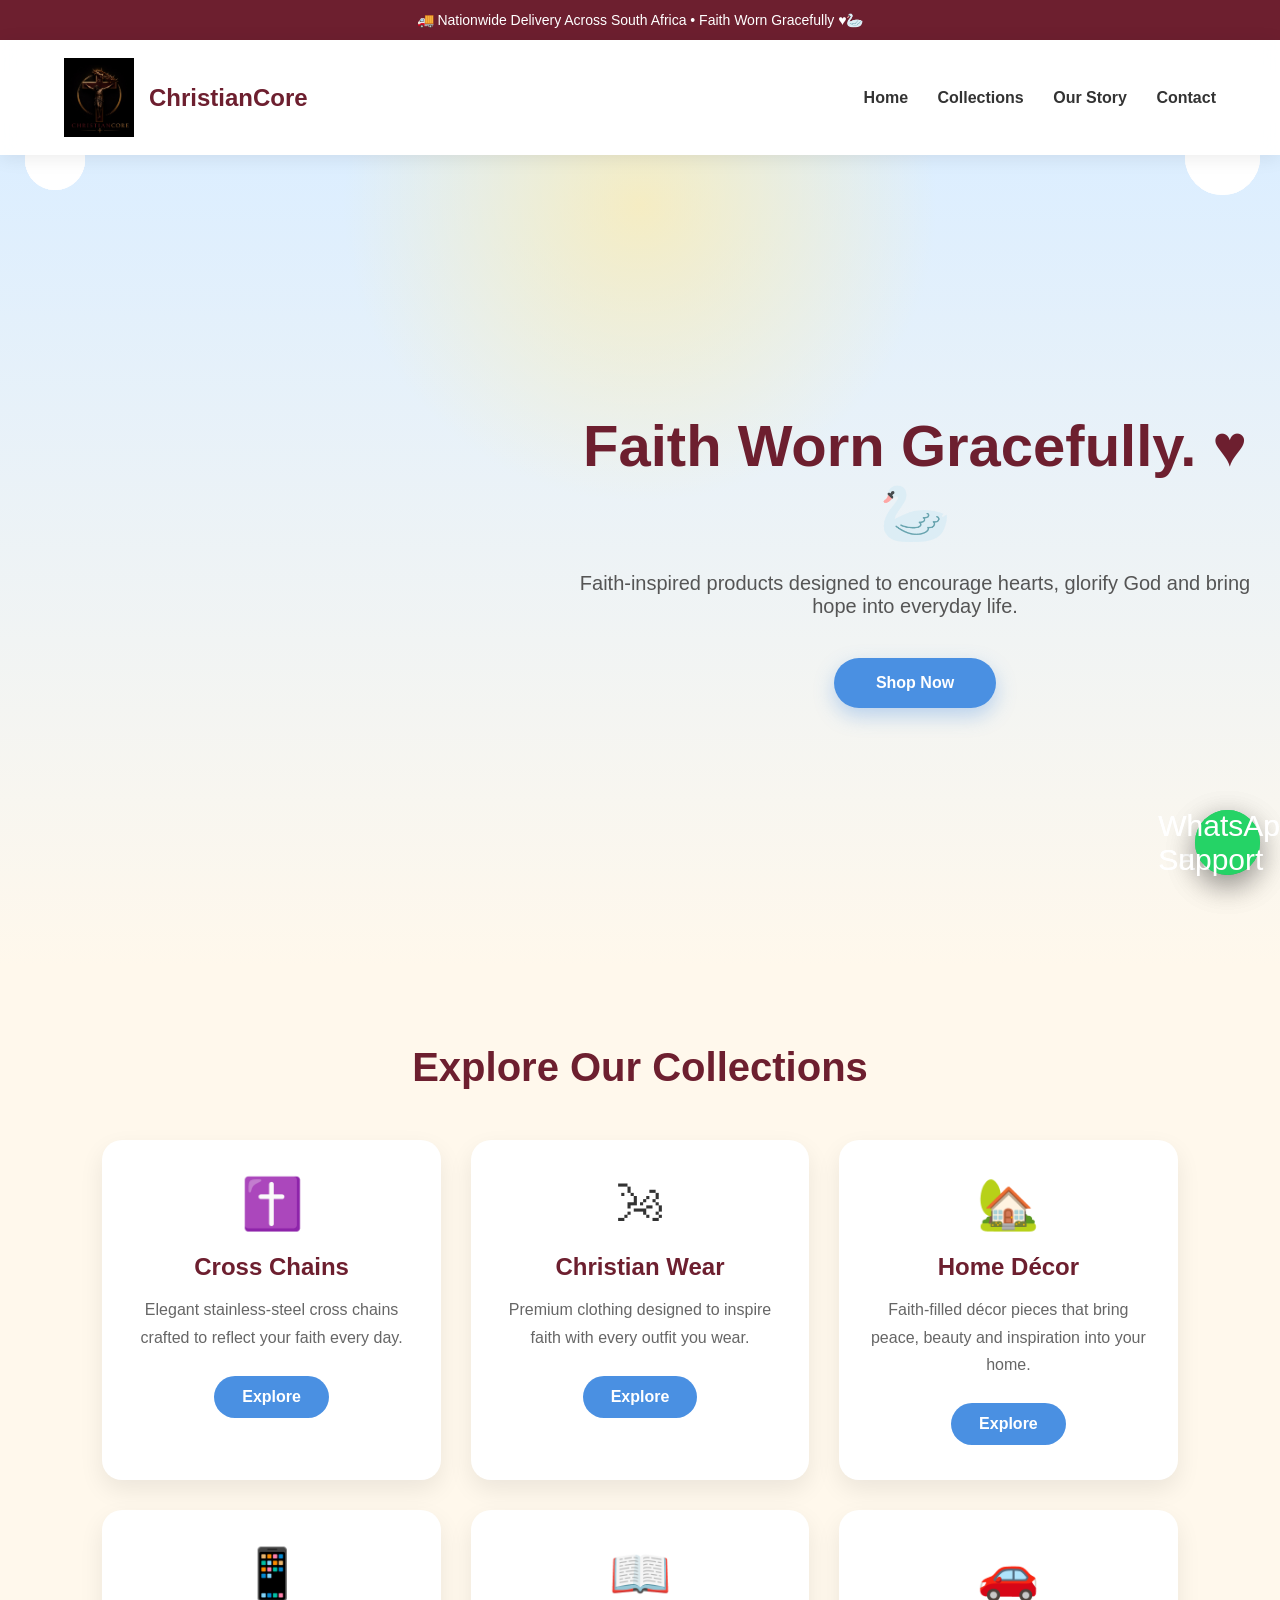
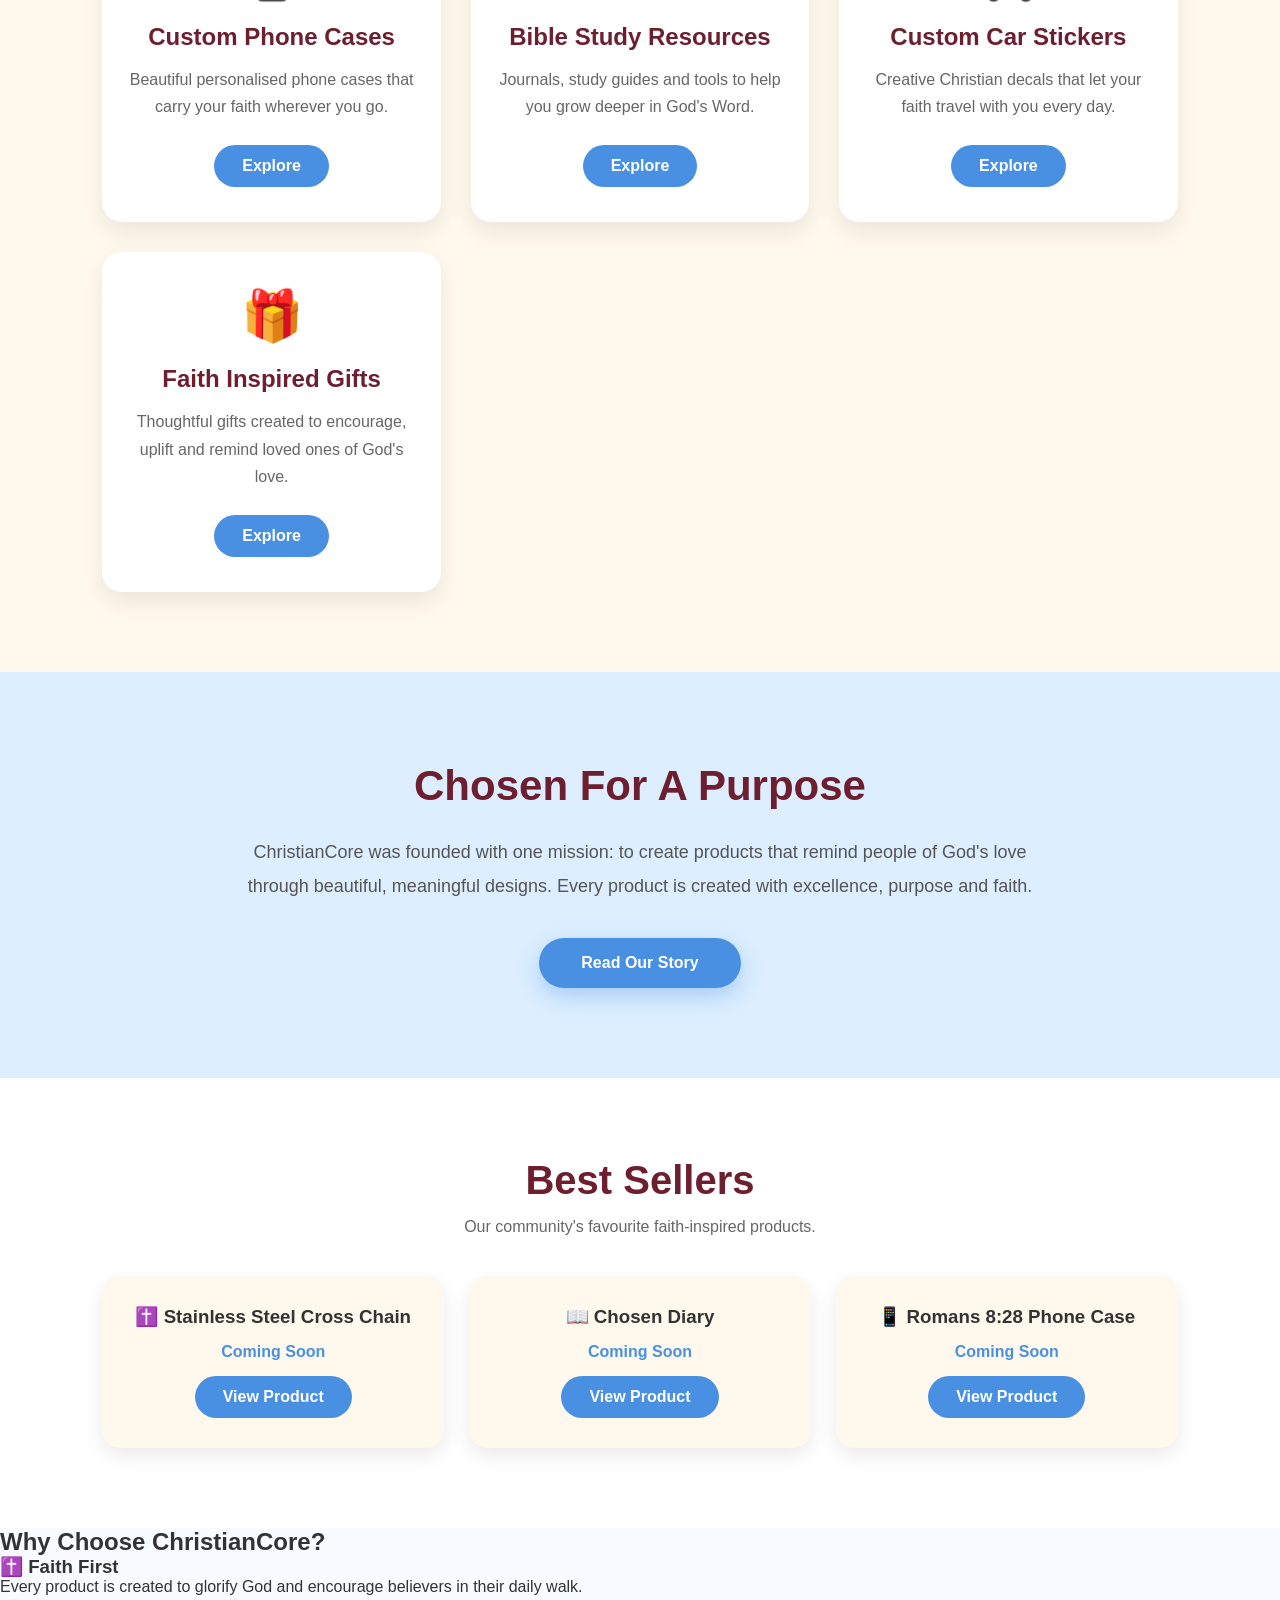
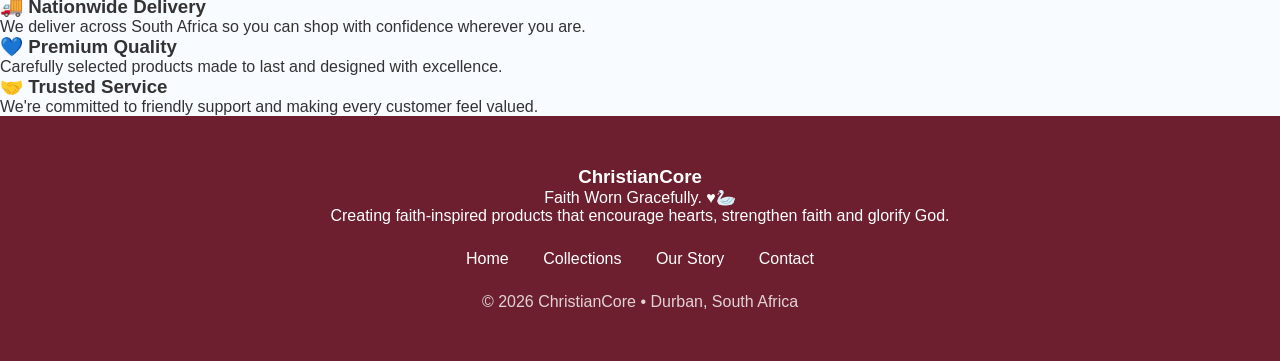
==== commit f49800ba: "Add 'Why Choose ChristianCore?' section to index.html Added a new section highlighting reasons to ch" ====
--- a/index.html
+++ b/index.html
@@ -180,6 +180,35 @@
 </div>
 
 </section>
+    <section class="why-us">
+
+<h2>Why Choose ChristianCore?</h2>
+
+<div class="why-grid">
+
+<div class="why-card">
+<h3>✝️ Faith First</h3>
+<p>Every product is created to glorify God and encourage believers in their daily walk.</p>
+</div>
+
+<div class="why-card">
+<h3>🚚 Nationwide Delivery</h3>
+<p>We deliver across South Africa so you can shop with confidence wherever you are.</p>
+</div>
+
+<div class="why-card">
+<h3>💙 Premium Quality</h3>
+<p>Carefully selected products made to last and designed with excellence.</p>
+</div>
+
+<div class="why-card">
+<h3>🤝 Trusted Service</h3>
+<p>We're committed to friendly support and making every customer feel valued.</p>
+</div>
+
+</div>
+
+    </section>
 <footer>
 
 <div class="footer-content">
--- a/style.css
+++ b/style.css
@@ -380,3 +380,38 @@
 .whatsapp:hover{
     transform:scale(1.1);
    }
+.featured-products{
+padding:80px 8%;
+background:white;
+text-align:center;
+}
+
+.featured-products h2{
+font-size:40px;
+color:#6D1F2F;
+margin-bottom:15px;
+}
+
+.featured-text{
+color:#666;
+margin-bottom:40px;
+}
+
+.product-grid{
+display:grid;
+grid-template-columns:repeat(auto-fit,minmax(250px,1fr));
+gap:25px;
+}
+
+.product-card{
+background:#FFF8EC;
+padding:30px;
+border-radius:18px;
+box-shadow:0 8px 20px rgba(0,0,0,.08);
+}
+
+.price{
+color:#4A90E2;
+font-weight:bold;
+margin:15px 0;
+}
